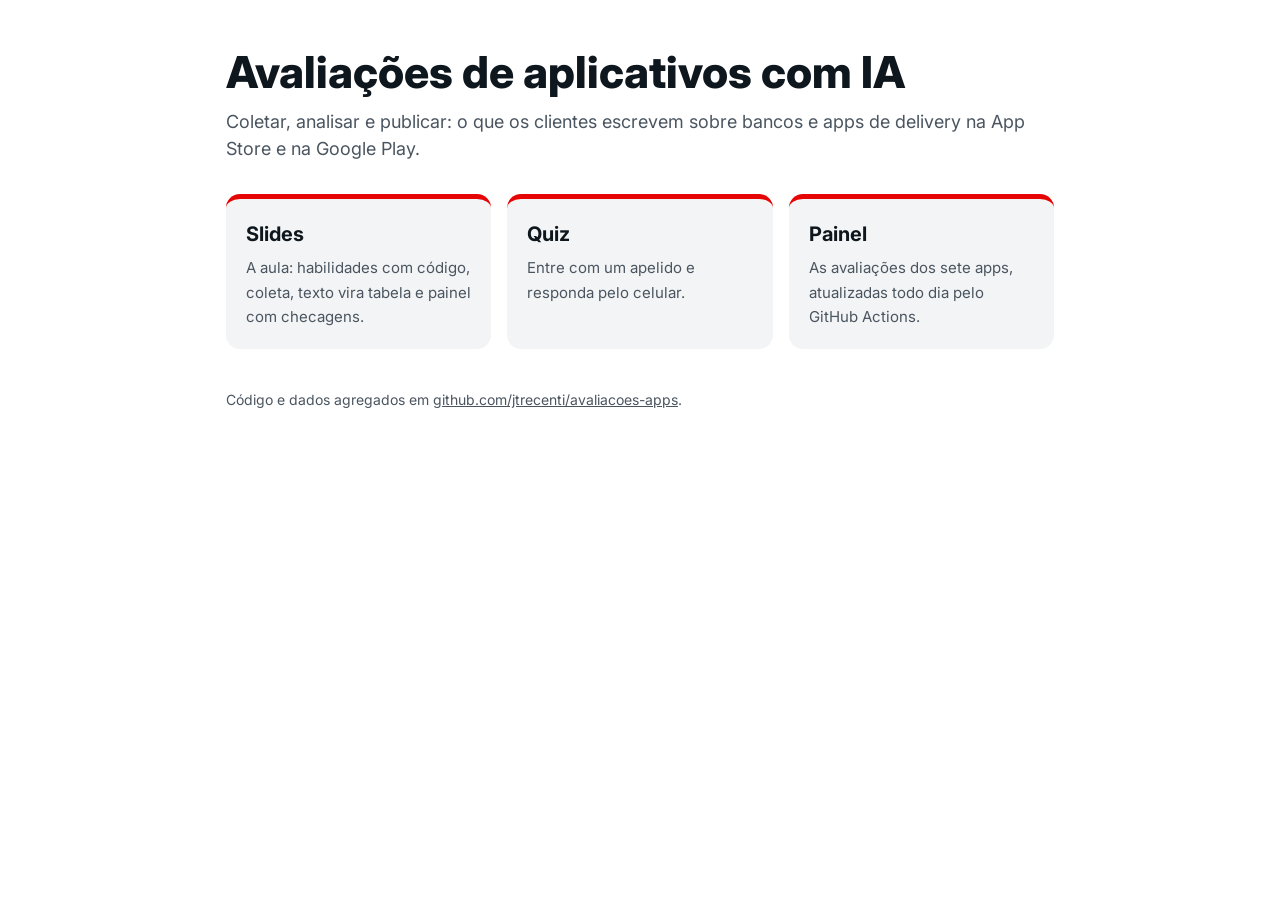
==== docs/index.html @ 89379676 "Aula: avaliacoes de apps com IA (slides, quiz, monitor e painel) Co-Authored-By: Claude Opus 5.5 <no" ====
<!doctype html>
<html lang="pt-BR">
<head>
<meta charset="utf-8">
<meta name="viewport" content="width=device-width, initial-scale=1">
<title>Avaliações de aplicativos</title>
<link rel="stylesheet" href="https://fonts.googleapis.com/css2?family=Inter:wght@400;600;800&display=swap">
<style>
  :root { --fundo: #ffffff; --texto: #0e171d; --fraco: #4a5560; --sup: #f3f4f5; --marca: #e50505; }
  @media (prefers-color-scheme: dark) { :root { --fundo: #0e171d; --texto: #ffffff; --fraco: #b9c3ca; --sup: #17242c; --marca: #ff5a5a; } }
  * { box-sizing: border-box; }
  body { margin: 0; background: var(--fundo); color: var(--texto); font-family: Inter, system-ui, sans-serif; line-height: 1.5; }
  main { max-width: 860px; margin: 0 auto; padding: 48px 16px; }
  h1 { font-size: clamp(28px, 5vw, 44px); line-height: 1.1; margin: 0 0 12px; font-weight: 800; }
  p.sub { color: var(--fraco); font-size: 18px; margin: 0 0 32px; }
  .grade { display: grid; grid-template-columns: repeat(auto-fit, minmax(230px, 1fr)); gap: 16px; }
  a.cartao { display: block; text-decoration: none; color: inherit; background: var(--sup); border-radius: 14px; padding: 20px; border-top: 5px solid var(--marca); }
  a.cartao:hover { outline: 2px solid var(--marca); }
  a.cartao b { display: block; font-size: 20px; margin-bottom: 6px; }
  a.cartao span { color: var(--fraco); font-size: 15px; }
  footer { margin-top: 40px; color: var(--fraco); font-size: 14px; }
  footer a { color: inherit; }
</style>
</head>
<body>
<main>
  <h1>Avaliações de aplicativos com IA</h1>
  <p class="sub">Coletar, analisar e publicar: o que os clientes escrevem sobre bancos e apps de delivery na App Store e na Google Play.</p>
  <div class="grade">
    <a class="cartao" href="slides/"><b>Slides</b><span>A aula: habilidades com código, coleta, texto vira tabela e painel com checagens.</span></a>
    <a class="cartao" href="quiz/"><b>Quiz</b><span>Entre com um apelido e responda pelo celular.</span></a>
    <a class="cartao" href="painel/"><b>Painel</b><span>As avaliações dos sete apps, atualizadas todo dia pelo GitHub Actions.</span></a>
  </div>
  <footer>Código e dados agregados em <a href="https://github.com/jtrecenti/avaliacoes-apps">github.com/jtrecenti/avaliacoes-apps</a>.</footer>
</main>
</body>
</html>
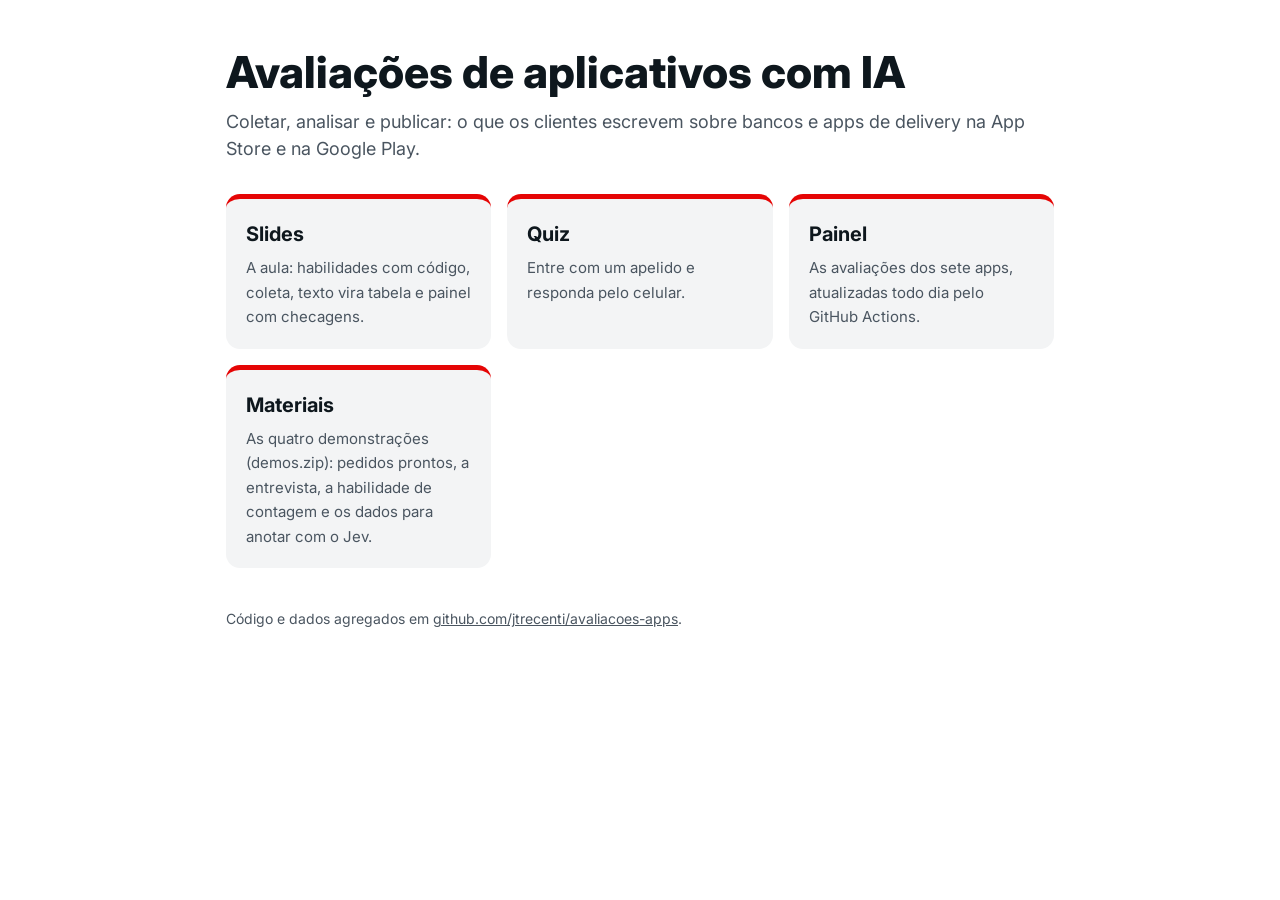
==== commit 87978c33: "Materiais: demos.zip (sem o .env) no site e nos slides Co-Authored-By: Claude Opus 5.5 <noreply@anth" ====
--- a/docs/index.html
+++ b/docs/index.html
@@ -30,6 +30,7 @@
     <a class="cartao" href="slides/"><b>Slides</b><span>A aula: habilidades com código, coleta, texto vira tabela e painel com checagens.</span></a>
     <a class="cartao" href="quiz/"><b>Quiz</b><span>Entre com um apelido e responda pelo celular.</span></a>
     <a class="cartao" href="painel/"><b>Painel</b><span>As avaliações dos sete apps, atualizadas todo dia pelo GitHub Actions.</span></a>
+    <a class="cartao" href="materiais/demos.zip"><b>Materiais</b><span>As quatro demonstrações (demos.zip): pedidos prontos, a entrevista, a habilidade de contagem e os dados para anotar com o Jev.</span></a>
   </div>
   <footer>Código e dados agregados em <a href="https://github.com/jtrecenti/avaliacoes-apps">github.com/jtrecenti/avaliacoes-apps</a>.</footer>
 </main>
